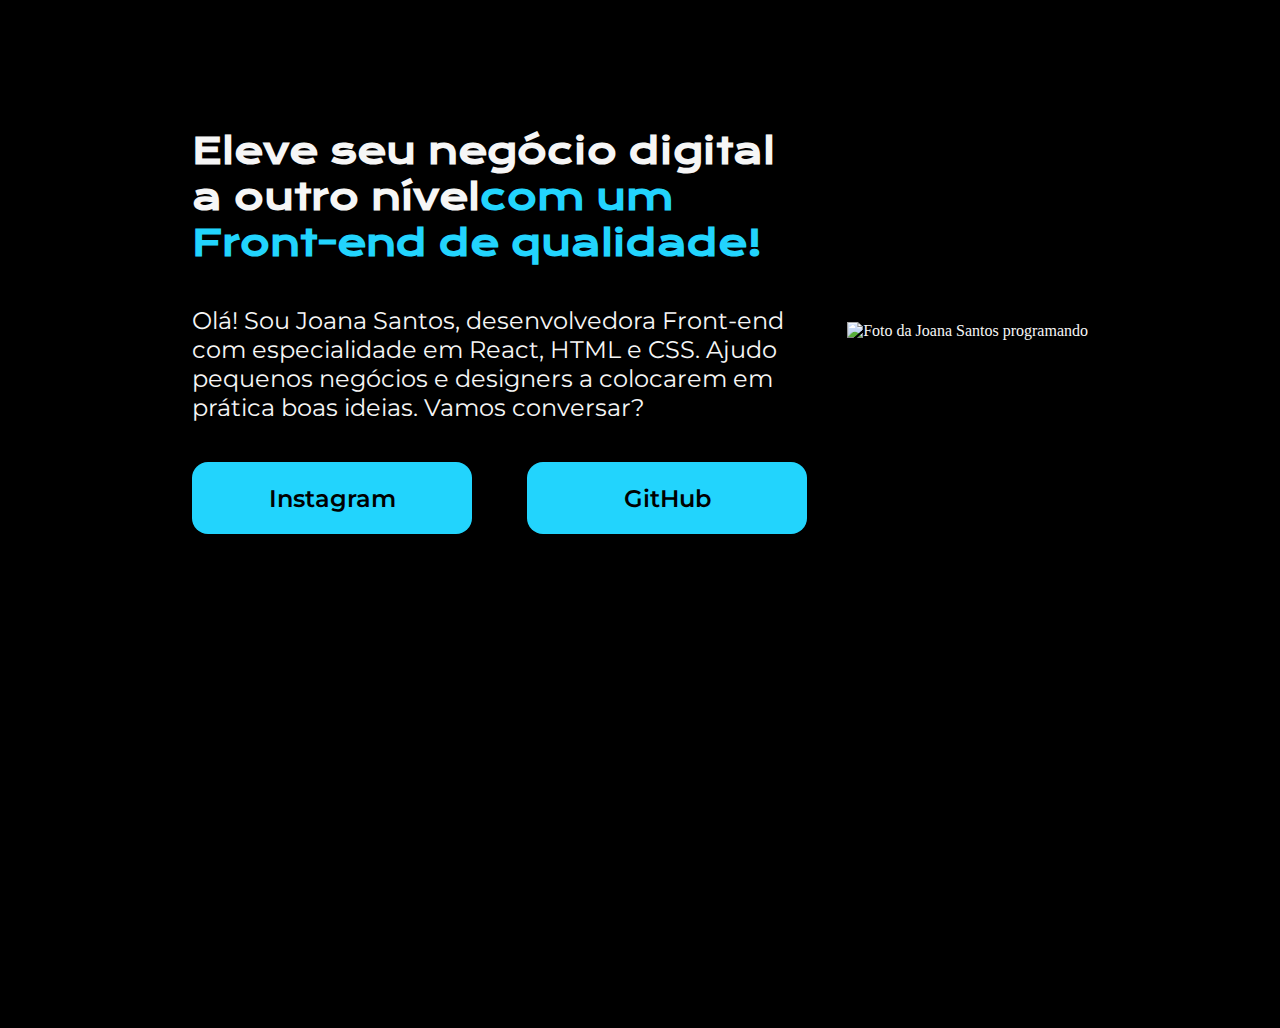
==== index.html @ 9b924ec3 "first" ====
<!DOCTYPE html>
<html lang="pt-br">

<head>
    <meta charset="UTF-8">
    <meta http-equiv="X-UA-Compatible" content="IE=edge">
    <meta name="viewport" content="width=device-width, initial-scale=1.0">
    <title>Portifolio</title>
    <link rel="stylesheet" href="style.css">
</head>

<body>
    <header></header>
    <main class="apresentacao">
        <section class="apresentacao__conteudo">
            <h1 class="apresentacao__conteudo__titulo">Eleve seu negócio digital a outro nível<strong 
            class="titulo-destaque">com um Front-end de qualidade!
            </strong></h1>
            <p class="apresentacao__conteudo__texto">Olá! Sou Joana Santos, desenvolvedora
            Front-end com especialidade em React, HTML e
            CSS. Ajudo pequenos negócios e designers a
            colocarem em prática boas ideias. Vamos
            conversar?</p>
            <div class="apresentacao__links">
                <a class="apresentacao__links__link" href="https://instagram.com/rafaballerini">Instagram</a>
                <a class="apresentacao__links__link" href="https://github.com/guilhermeonrails">GitHub</a>
            </div>
        </section>
        <img src="imagem.png" alt="Foto da Joana Santos programando">
    </main>
    <footer></footer>
</body>

</html>
---- style.css ----
@import url('https://fonts.googleapis.com/css2?family=Krona+One&family=Montserrat:wght@400;600&display=swap');

*{
    margin: 0;
    padding: 0;
}

body{
    height: 100vh;
    box-sizing: border-box;
    background-color: #000000;
    color: #F6F6F6;
}

.titulo-destaque{
    color: #22D4FD;
}

.apresentacao{
    margin: 10% 15%;
    display: flex;
    align-items: center;
    justify-content: space-between;
}
.apresentacao__conteudo{
    width: 615px;
    display: flex;
    flex-direction: column;
    gap: 40px;
}

.apresentacao__conteudo__titulo{
    font-size: 36px;
    font-family: 'Krona One', sans-serif;
}

.apresentacao__conteudo__texto{
    font-size: 24px;
    font-family: 'Montserrat', sans-serif;
}

.apresentacao__links{
    display: flex;
    justify-content: space-between;
}

.apresentacao__links__link{
    background-color: #22D4FD;
    width: 280px;
    text-align: center;
    border-radius: 16px;
    font-size: 24px;
    font-weight: 600;
    padding: 21.5px 0;
    text-decoration: none;
    color: #000000;
    font-family: 'Montserrat', sans-serif;
}
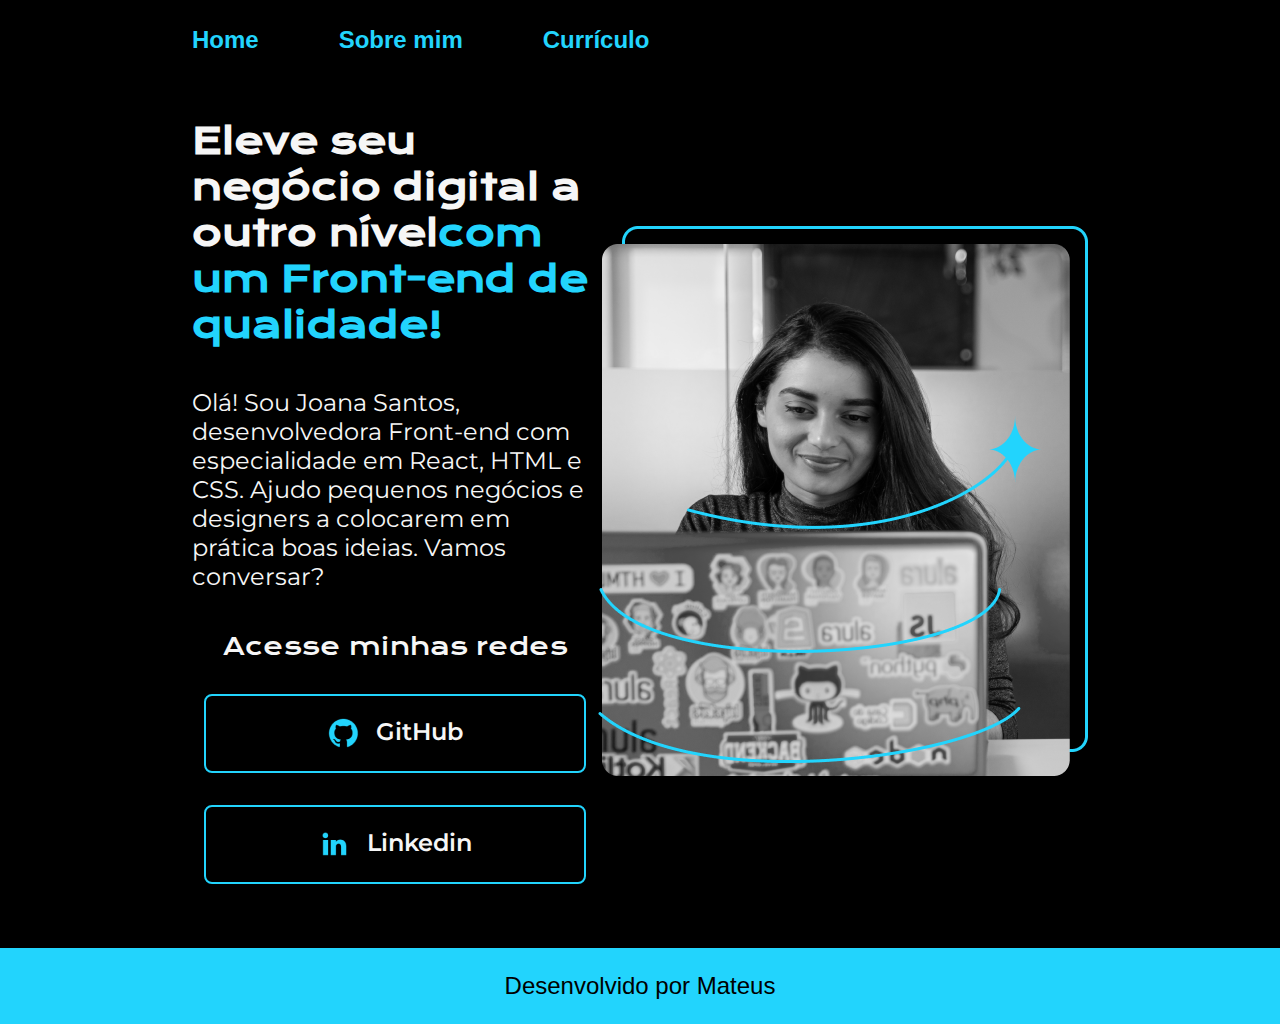
==== commit 09c6dc9d: "Segundo" ====
--- a/index.html
+++ b/index.html
@@ -6,11 +6,18 @@
     <meta http-equiv="X-UA-Compatible" content="IE=edge">
     <meta name="viewport" content="width=device-width, initial-scale=1.0">
     <title>Portifolio</title>
-    <link rel="stylesheet" href="style.css">
+    <link rel="stylesheet" href="./styles/style.css">
 </head>
 
 <body>
-    <header></header>
+    <header class="cabecalho">
+        <nav class="cabecalho__menu">
+            <a class="cabecalho__menu__link" href="./index.html">Home</a>
+            <a class="cabecalho__menu__link" href="./about.html">Sobre mim</a>
+            <a class="cabecalho__menu__link" href="./curriculo.html">Currículo</a>
+        </nav>
+
+    </header>
     <main class="apresentacao">
         <section class="apresentacao__conteudo">
             <h1 class="apresentacao__conteudo__titulo">Eleve seu negócio digital a outro nível<strong 
@@ -22,13 +29,23 @@
             colocarem em prática boas ideias. Vamos
             conversar?</p>
             <div class="apresentacao__links">
-                <a class="apresentacao__links__link" href="https://instagram.com/rafaballerini">Instagram</a>
-                <a class="apresentacao__links__link" href="https://github.com/guilhermeonrails">GitHub</a>
+                <h2 class="apresentacao__links_subtitulo">Acesse minhas redes</h2>
+                <a class="apresentacao__links__link" href="https://github.com/mateusfsrg">
+                    <img src="./assets/github.png">
+                    GitHub
+                </a>
+                <a class="apresentacao__links__link" href="https://linkedin.com/in/mateusfsrgsouza">
+                    <img src="./assets/linkedin.png">
+                    Linkedin
+                </a>
             </div>
         </section>
-        <img src="imagem.png" alt="Foto da Joana Santos programando">
+        <img src="./assets/Imagem.png" alt="Foto do Mateus">
     </main>
-    <footer></footer>
+    <footer class="rodape">
+        <p>Desenvolvido por Mateus</p>
+
+    </footer>
 </body>
 
 </html>--- a/styles/style.css
+++ b/styles/style.css
@@ -0,0 +1,107 @@
+@import url('https://fonts.googleapis.com/css2?family=Krona+One&family=Montserrat:wght@400;600&display=swap');
+
+*{
+    margin: 0;
+    padding: 0;
+}
+
+body{
+    /* height: 100vh; */
+    box-sizing: border-box;
+    background-color: #000000;
+    color: #F6F6F6;
+}
+
+.cabecalho{
+    padding: 2% 0 0 15%;
+}
+
+.cabecalho__menu{
+    display: flex;
+    gap: 80px;
+}
+
+.cabecalho__menu__link{
+    font-family: "Monteserrat", sans-serif;
+    font-size: 24px;
+    font-weight: 600;
+    color: #22D4FD;
+    text-decoration: none;
+}
+
+.apresentacao{
+    padding: 5% 15%;
+    display: flex;
+    align-items: center;
+    justify-content: space-between;
+}
+
+.apresentacao__conteudo{
+    width: 615px;
+    display: flex;
+    flex-direction: column;
+    gap: 40px;
+}
+
+.apresentacao__conteudo__titulo{
+    font-size: 36px;
+    font-family: 'Krona One', sans-serif;
+}
+
+.titulo-destaque{
+    color: #22D4FD;
+}
+
+.apresentacao__conteudo__texto{
+    font-size: 24px;
+    font-family: 'Montserrat', sans-serif;
+}
+
+.apresentacao__conteudo__texto a{
+    text-decoration: none;
+    color: #22D4FD;
+}
+
+.apresentacao__links{
+    display: flex;
+    flex-direction: column;
+    justify-content: space-between;
+    align-items: center;
+    gap: 32px;
+}
+
+.apresentacao__links_subtitulo{
+    font-family: "Krona One", sans-serif;
+    font-weight: 400;
+    font-size: 24px;
+}
+.apresentacao__links__link{
+    display: flex;
+    justify-content: center;
+    gap: 16px;
+    width: 378px;
+    text-align: center;
+    border: 2px solid #22D4FD;
+    border-radius: 8px;
+    font-size: 24px;
+    font-weight: 600;
+    padding: 21.5px 0;
+    text-decoration: none;
+    color: #f6f6f6;
+    font-family: 'Montserrat', sans-serif;
+}
+
+.apresentacao__links__link:hover{
+    background-color: #272727;
+
+}
+
+.rodape{
+    padding: 24px;
+    color: #000000;
+    background-color: #22D4FD;
+    text-align: center;
+    font-family: 'Monteserrat', sans-serif;
+    font-size: 24px;
+    font-weight: 400;
+}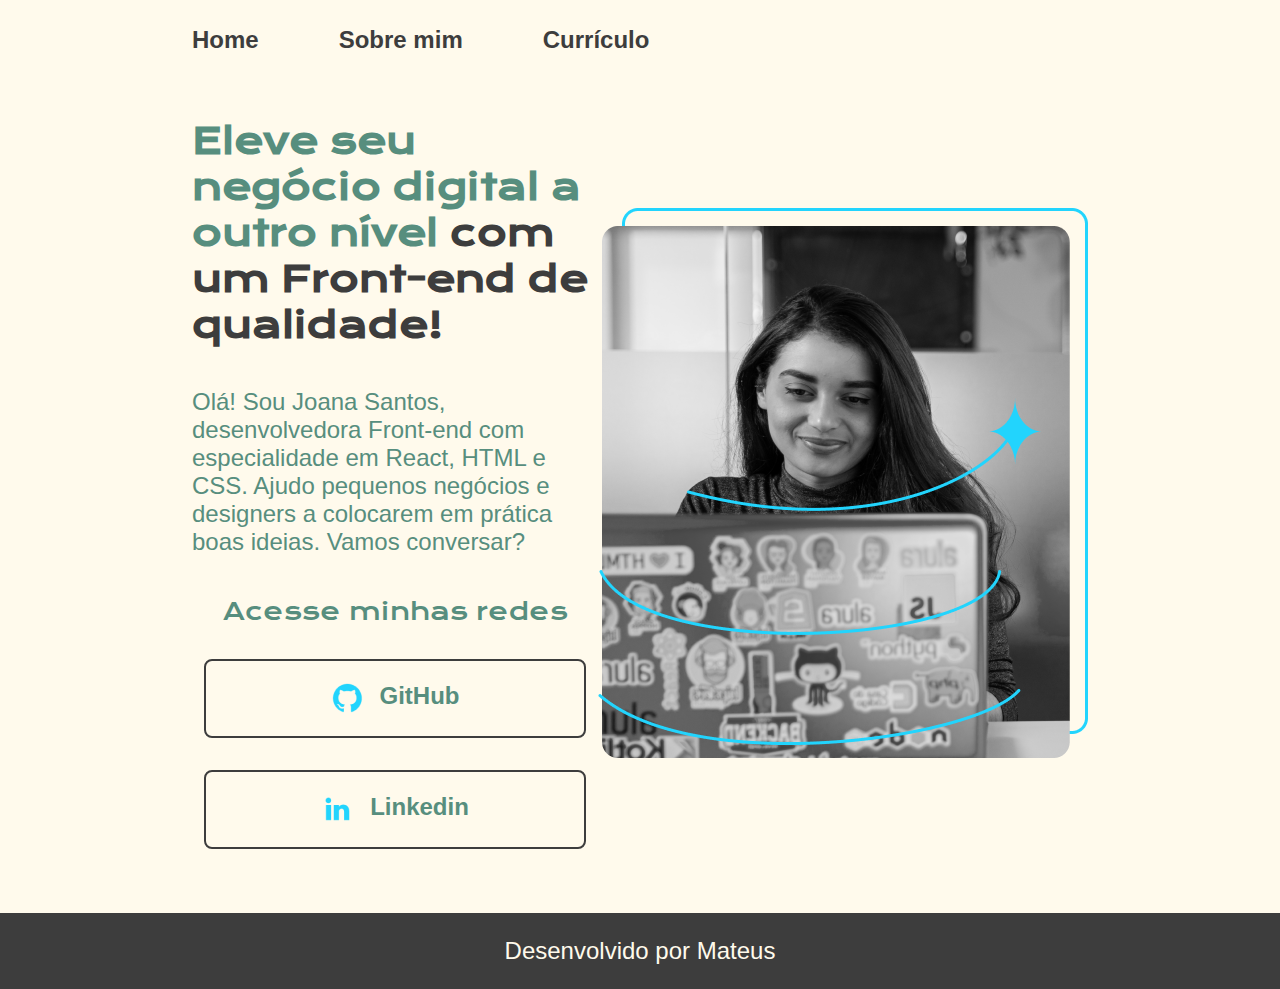
==== commit 5266da4a: "terceiro" ====
--- a/index.html
+++ b/index.html
@@ -21,7 +21,7 @@
     <main class="apresentacao">
         <section class="apresentacao__conteudo">
             <h1 class="apresentacao__conteudo__titulo">Eleve seu negócio digital a outro nível<strong 
-            class="titulo-destaque">com um Front-end de qualidade!
+            class="titulo-destaque"> com um Front-end de qualidade!
             </strong></h1>
             <p class="apresentacao__conteudo__texto">Olá! Sou Joana Santos, desenvolvedora
             Front-end com especialidade em React, HTML e
--- a/styles/style.css
+++ b/styles/style.css
@@ -1,4 +1,14 @@
 @import url('https://fonts.googleapis.com/css2?family=Krona+One&family=Montserrat:wght@400;600&display=swap');
+
+:root{
+    --cor-primaria: #FFFAEC;
+    --cor-secundaria: #578E7E;
+    --cor-tercearia: #3D3D3D;
+    --cor-hover: #F5ECD5;
+
+    --fonte-primaria: 'Krona One', sans-serif;
+    --fonte-secundaria: "Monteserrat", sans-serif;
+}
 
 *{
     margin: 0;
@@ -6,10 +16,9 @@
 }
 
 body{
-    /* height: 100vh; */
     box-sizing: border-box;
-    background-color: #000000;
-    color: #F6F6F6;
+    background-color: var(--cor-primaria);
+    color: var(--cor-secundaria);
 }
 
 .cabecalho{
@@ -22,10 +31,10 @@
 }
 
 .cabecalho__menu__link{
-    font-family: "Monteserrat", sans-serif;
+    font-family: var(--fonte-secundaria);
     font-size: 24px;
     font-weight: 600;
-    color: #22D4FD;
+    color: var(--cor-tercearia);
     text-decoration: none;
 }
 
@@ -45,21 +54,21 @@
 
 .apresentacao__conteudo__titulo{
     font-size: 36px;
-    font-family: 'Krona One', sans-serif;
+    font-family: var(--fonte-primaria);
 }
 
 .titulo-destaque{
-    color: #22D4FD;
+    color: var(--cor-tercearia);
 }
 
 .apresentacao__conteudo__texto{
     font-size: 24px;
-    font-family: 'Montserrat', sans-serif;
+    font-family: var(--fonte-secundaria);
 }
 
 .apresentacao__conteudo__texto a{
     text-decoration: none;
-    color: #22D4FD;
+    color: var(--cor-tercearia);
 }
 
 .apresentacao__links{
@@ -71,7 +80,7 @@
 }
 
 .apresentacao__links_subtitulo{
-    font-family: "Krona One", sans-serif;
+    font-family: var(--fonte-primaria);
     font-weight: 400;
     font-size: 24px;
 }
@@ -81,27 +90,27 @@
     gap: 16px;
     width: 378px;
     text-align: center;
-    border: 2px solid #22D4FD;
+    border: 2px solid var(--cor-tercearia);
     border-radius: 8px;
     font-size: 24px;
     font-weight: 600;
     padding: 21.5px 0;
     text-decoration: none;
-    color: #f6f6f6;
-    font-family: 'Montserrat', sans-serif;
+    color: var(--cor-secundaria);
+    font-family: var(--fonte-secundaria)
 }
 
 .apresentacao__links__link:hover{
-    background-color: #272727;
+    background-color: var(--cor-hover);
 
 }
 
 .rodape{
     padding: 24px;
-    color: #000000;
-    background-color: #22D4FD;
+    color: var(--cor-primaria);
+    background-color: var(--cor-tercearia);
     text-align: center;
-    font-family: 'Monteserrat', sans-serif;
+    font-family: var(--fonte-secundaria);
     font-size: 24px;
     font-weight: 400;
 }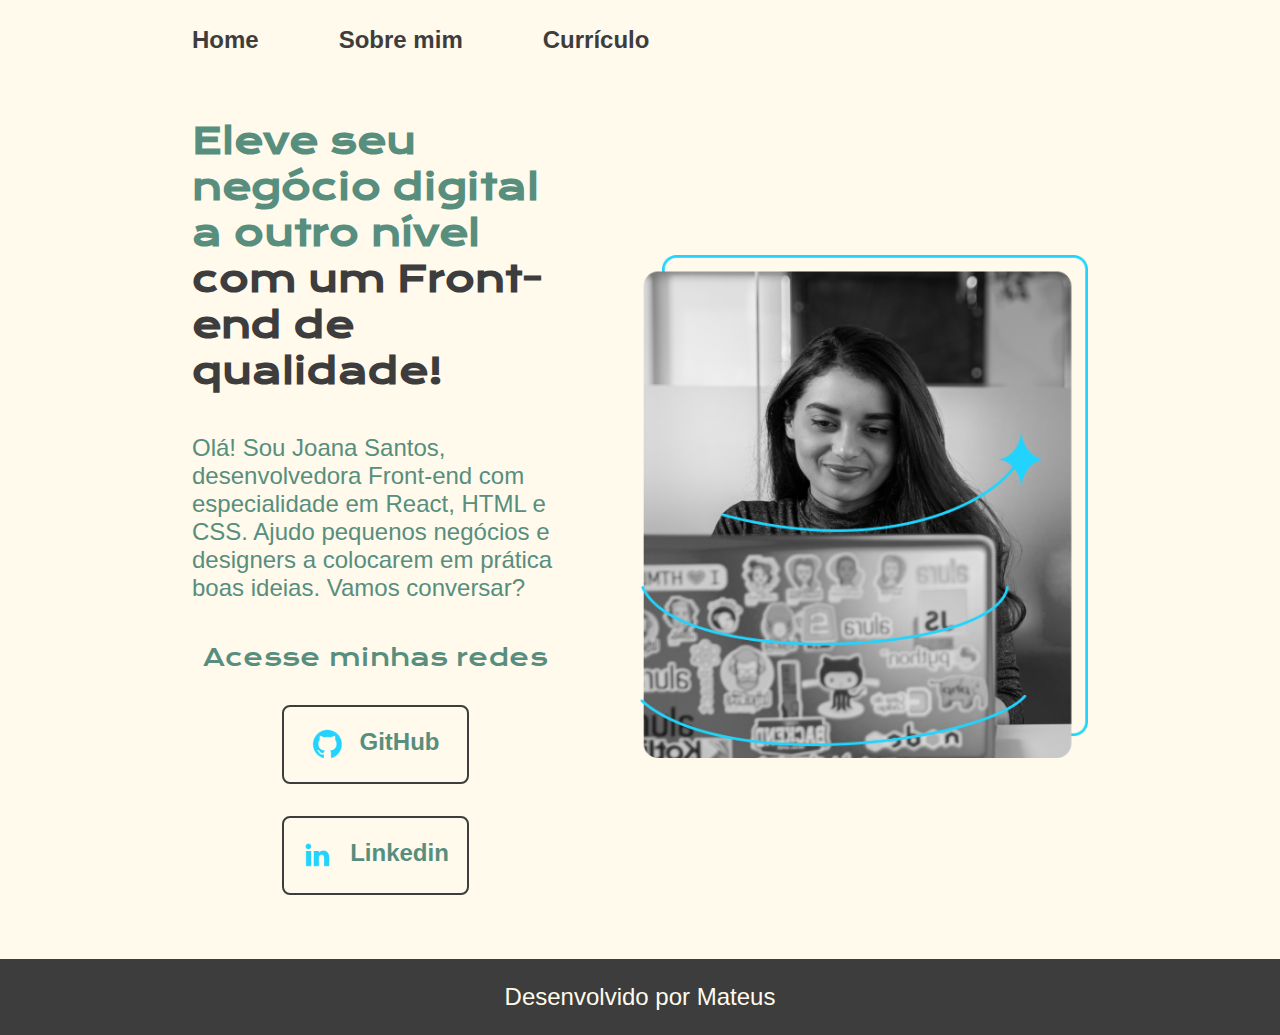
==== commit d17751d5: "quarto" ====
--- a/index.html
+++ b/index.html
@@ -30,17 +30,17 @@
             conversar?</p>
             <div class="apresentacao__links">
                 <h2 class="apresentacao__links_subtitulo">Acesse minhas redes</h2>
-                <a class="apresentacao__links__link" href="https://github.com/mateusfsrg">
+                <a class="apresentacao__links__navegacao" href="https://github.com/mateusfsrg">
                     <img src="./assets/github.png">
                     GitHub
                 </a>
-                <a class="apresentacao__links__link" href="https://linkedin.com/in/mateusfsrgsouza">
+                <a class="apresentacao__links__navegacao" href="https://linkedin.com/in/mateusfsrgsouza">
                     <img src="./assets/linkedin.png">
                     Linkedin
                 </a>
             </div>
         </section>
-        <img src="./assets/Imagem.png" alt="Foto do Mateus">
+        <img  class="apresentacao__imagem" src="./assets/Imagem.png" alt="Foto do Mateus">
     </main>
     <footer class="rodape">
         <p>Desenvolvido por Mateus</p>
--- a/styles/style.css
+++ b/styles/style.css
@@ -23,6 +23,7 @@
 
 .cabecalho{
     padding: 2% 0 0 15%;
+
 }
 
 .cabecalho__menu{
@@ -32,7 +33,7 @@
 
 .cabecalho__menu__link{
     font-family: var(--fonte-secundaria);
-    font-size: 24px;
+    font-size: 1.5rem;
     font-weight: 600;
     color: var(--cor-tercearia);
     text-decoration: none;
@@ -43,17 +44,18 @@
     display: flex;
     align-items: center;
     justify-content: space-between;
+    gap: 82px;
 }
 
 .apresentacao__conteudo{
-    width: 615px;
+    width: 50%;
     display: flex;
     flex-direction: column;
     gap: 40px;
 }
 
 .apresentacao__conteudo__titulo{
-    font-size: 36px;
+    font-size: 2.25rem;
     font-family: var(--fonte-primaria);
 }
 
@@ -62,7 +64,7 @@
 }
 
 .apresentacao__conteudo__texto{
-    font-size: 24px;
+    font-size: 1.5rem;
     font-family: var(--fonte-secundaria);
 }
 
@@ -82,17 +84,17 @@
 .apresentacao__links_subtitulo{
     font-family: var(--fonte-primaria);
     font-weight: 400;
-    font-size: 24px;
+    font-size: 1.5rem;
 }
-.apresentacao__links__link{
+.apresentacao__links__navegacao{
     display: flex;
     justify-content: center;
     gap: 16px;
-    width: 378px;
+    width: 50%;
     text-align: center;
     border: 2px solid var(--cor-tercearia);
     border-radius: 8px;
-    font-size: 24px;
+    font-size: 1.5rem;
     font-weight: 600;
     padding: 21.5px 0;
     text-decoration: none;
@@ -105,12 +107,35 @@
 
 }
 
+.apresentacao__imagem{
+    width: 50%;
+
+}
+
 .rodape{
     padding: 24px;
     color: var(--cor-primaria);
     background-color: var(--cor-tercearia);
     text-align: center;
     font-family: var(--fonte-secundaria);
-    font-size: 24px;
+    font-size: 1.5rem;
     font-weight: 400;
+}
+
+@media (max-width: 1200px){
+    
+    .cabecalho{
+       padding: 10% ; 
+    }
+    .cabecalho__menu{
+        justify-content: center;
+    }
+    .apresentacao{
+        flex-direction: column-reverse;
+        padding: 5% ;
+    }
+    .apresentacao__conteudo{
+        width: auto;
+    }
+    
 }